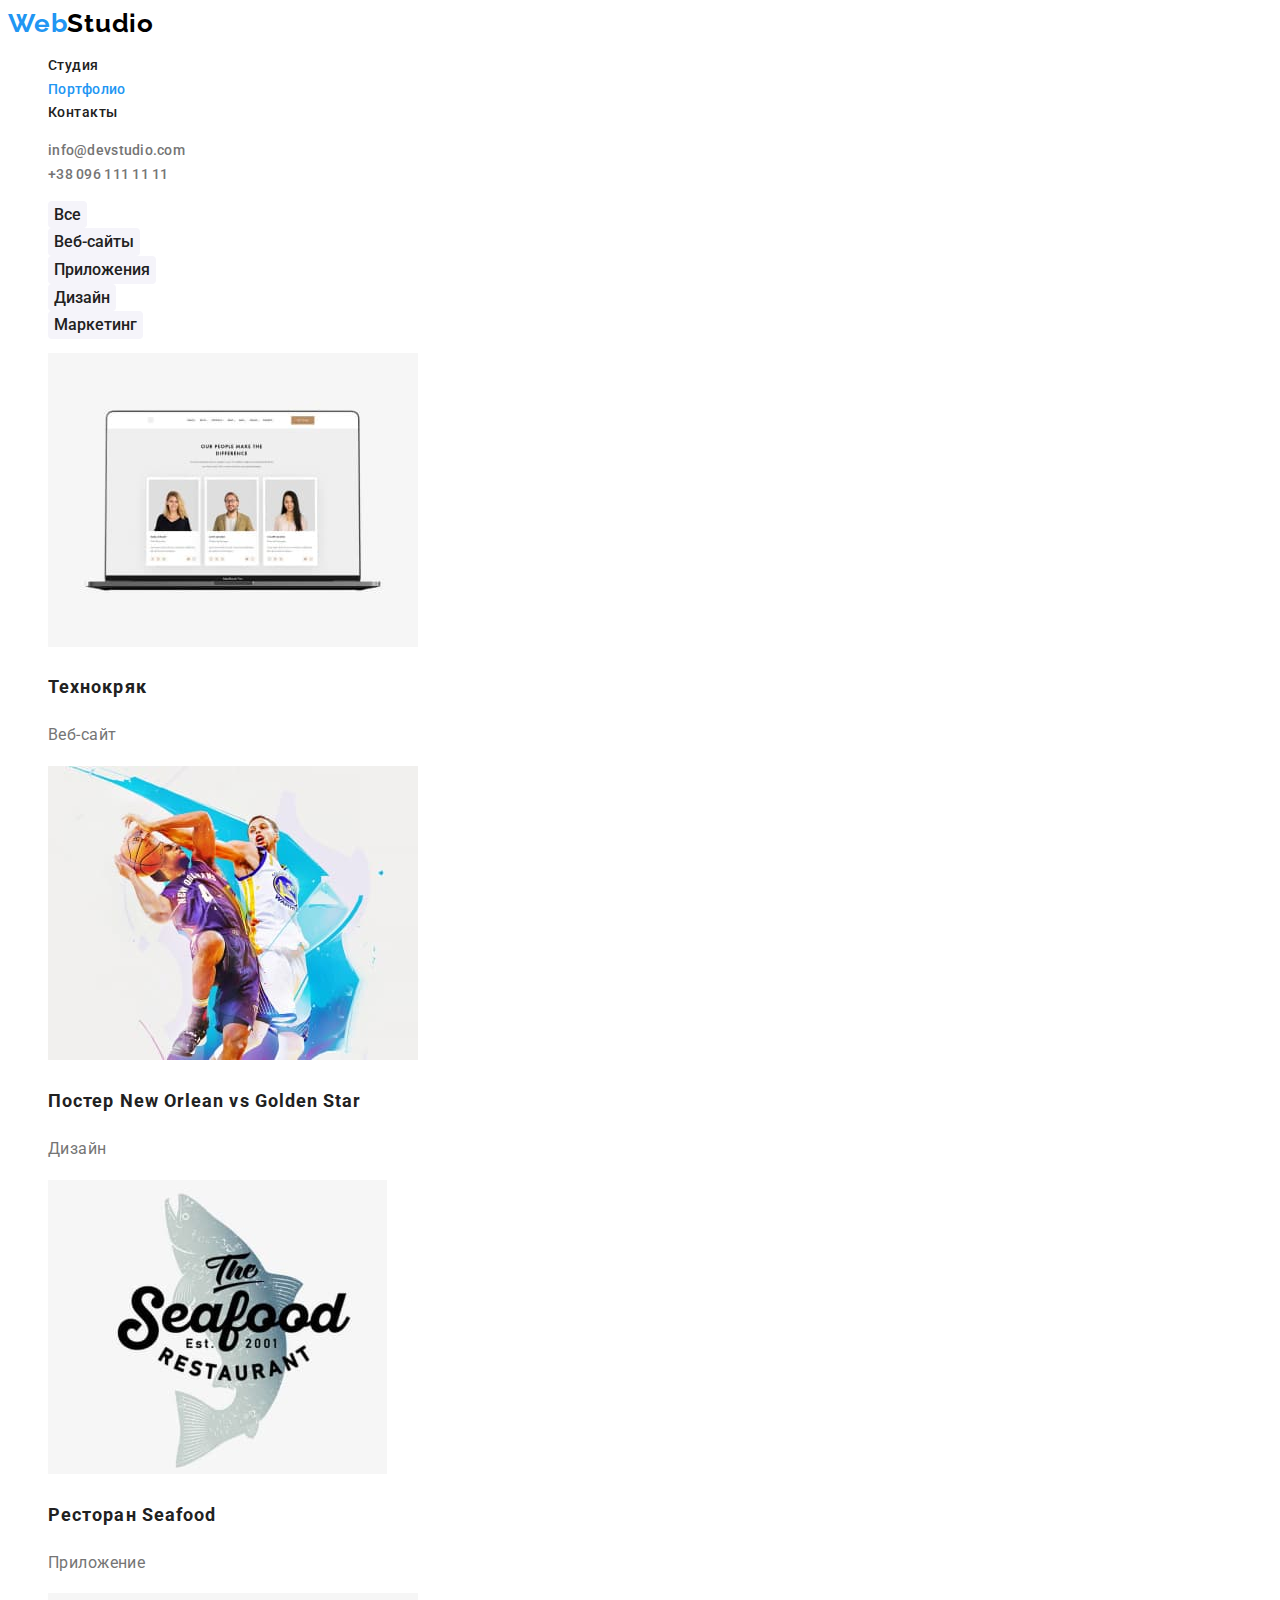
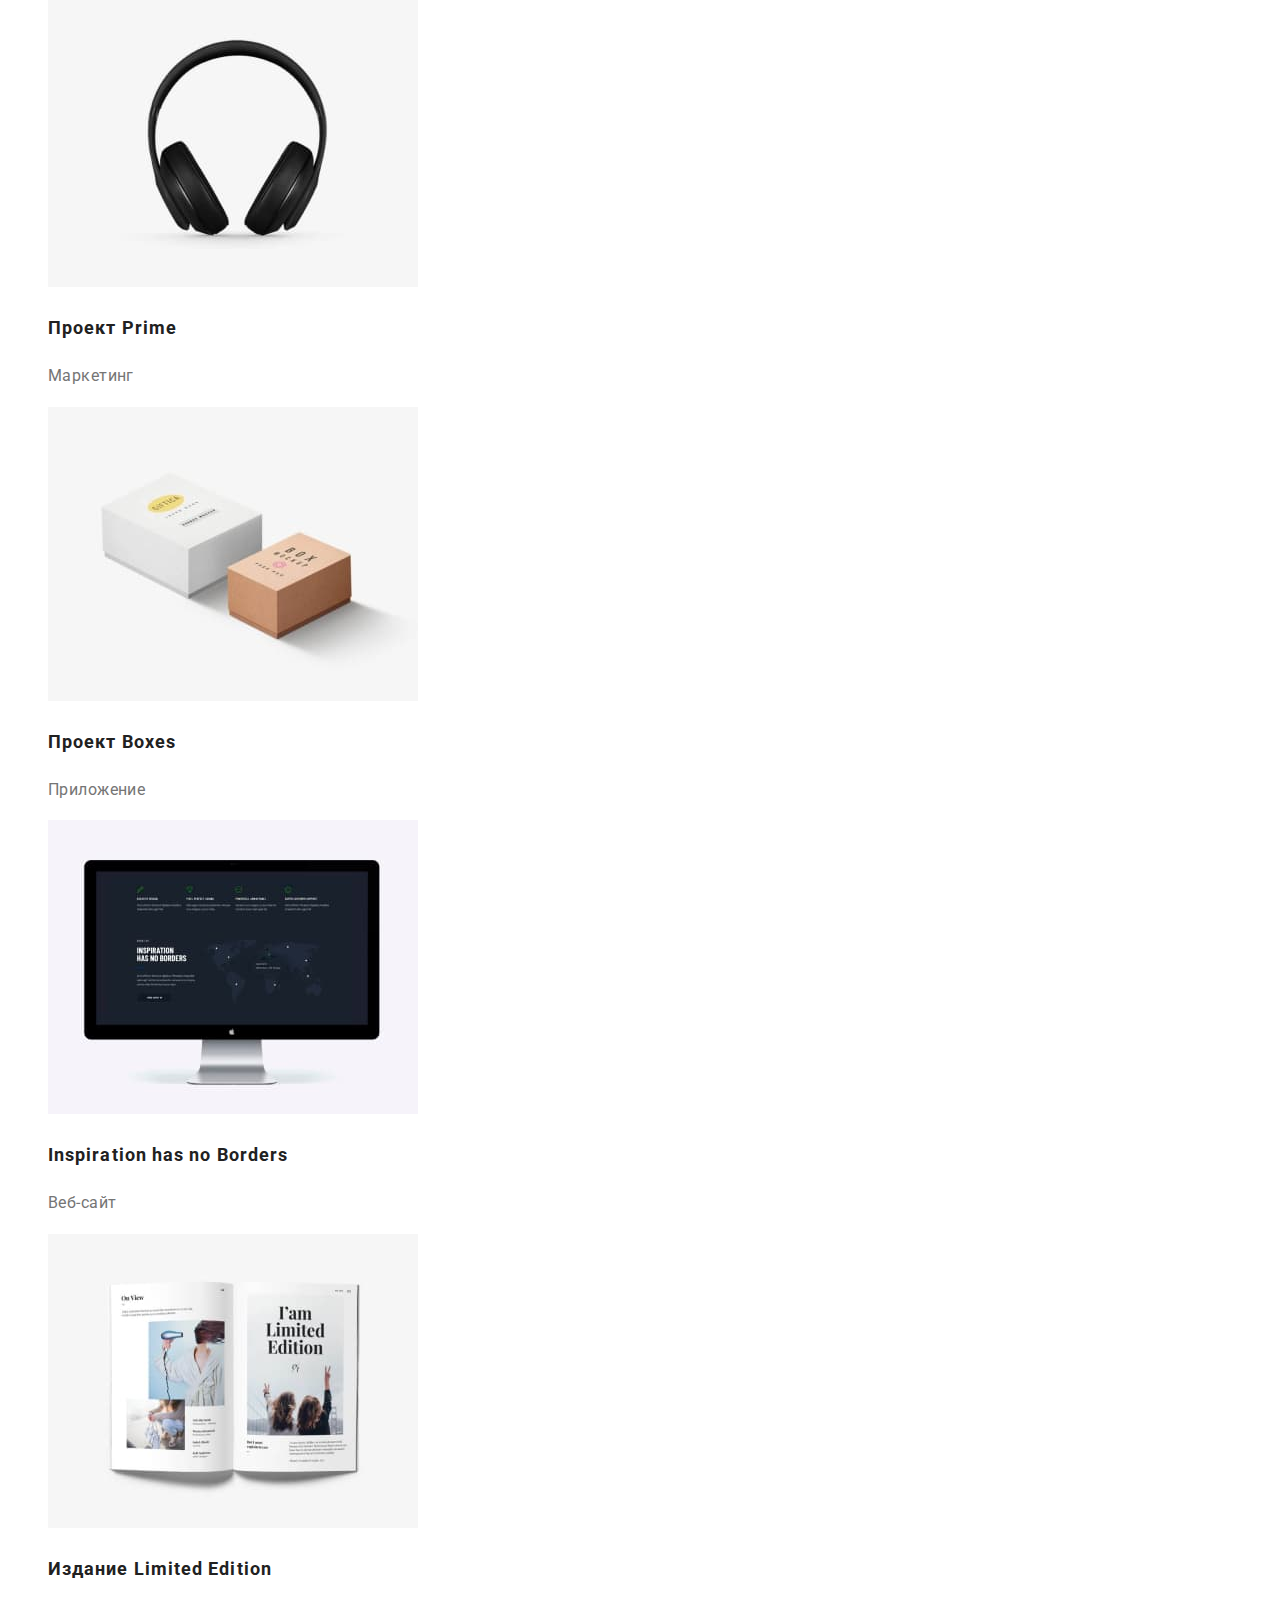
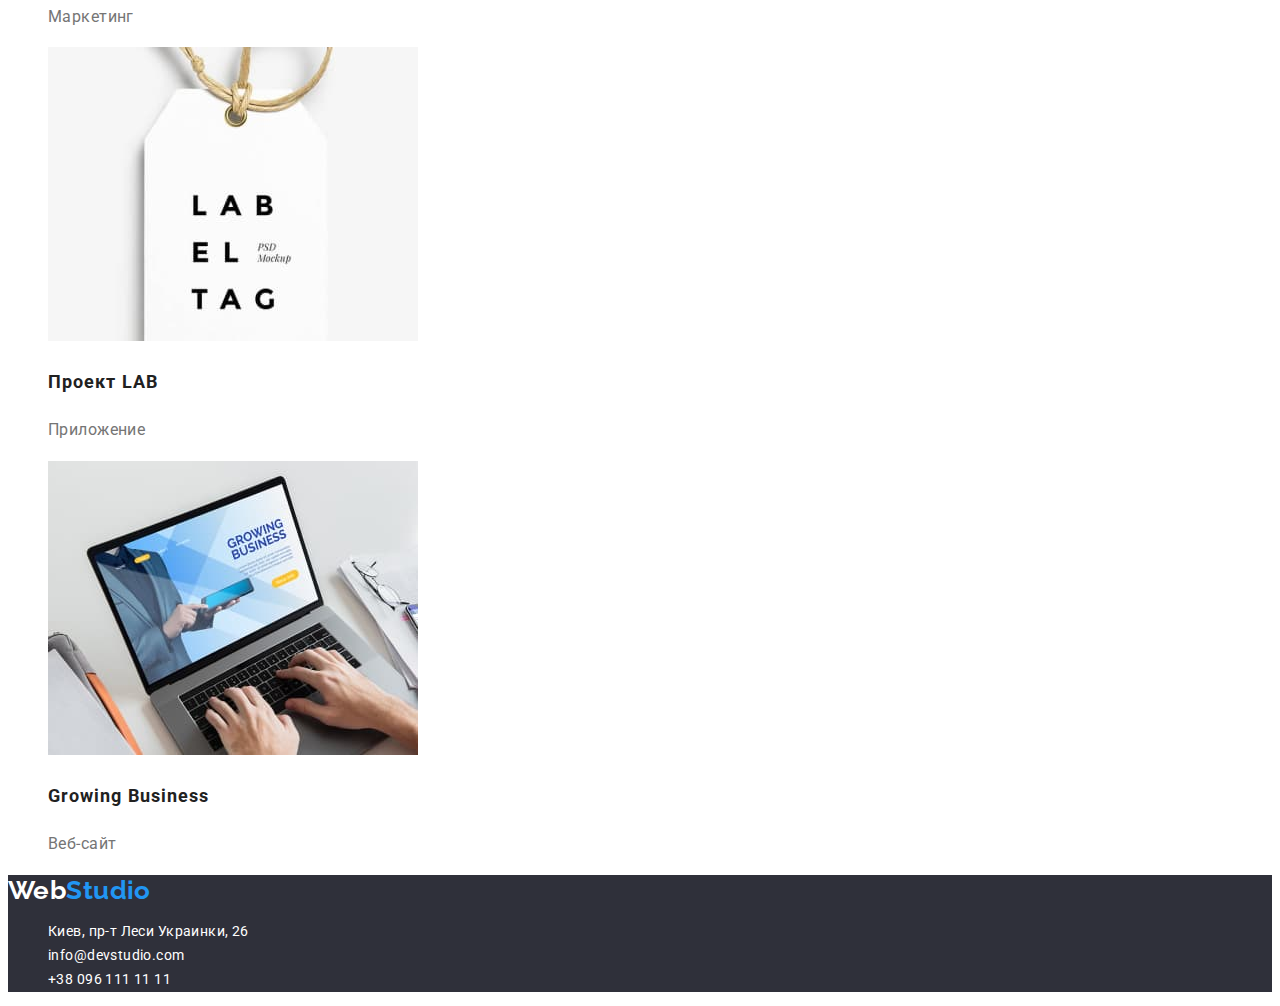
==== portfolio.html @ 56fa6d9b "клонував" ====
<!DOCTYPE html>
<html lang="en">
  <head>
    <meta charset="UTF-8" />
    <meta http-equiv="X-UA-Compatible" content="IE=edge" />
    <meta name="viewport" content="width=device-width, initial-scale=1.0" />
    <title>webstudio</title>

    <!--google fonts-->

    <link rel="preconnect" href="https://fonts.googleapis.com" />
    <link rel="preconnect" href="https://fonts.gstatic.com" crossorigin />
    <link
      href="https://fonts.googleapis.com/css2?family=Raleway:wght@700&family=Roboto:wght@400;500;700;900&display=swap"
      rel="stylesheet"
    />

    <!--CSS-->

    <link rel="stylesheet" href="./css/styles.css" />
  </head>
  <body>
    <!--header page-->

    <header class="page-header">
      <nav>
        <a href="#" class="logo-img"><span class="logo-web">Web</span>Studio</a>

        <!--navigation page-->

        <ul class="site-nav">
          <li class="site-nav-item"><a class="site-nav-link" href="./index.html">Студия</a></li>
          <li class="site-nav-item">
            <a class="site-nav-link current" href="./portfolio.html">Портфолио</a>
          </li>
          <li class="site-nav-item"><a class="site-nav-link" href="">Контакты</a></li>
        </ul>
      </nav>

      <!-- contact list -->

      <ul class="auth-nav">
        <li class="auth-nav-item">
          <a class="auth-nav-link" href="mailto:info@devstudio.com">info@devstudio.com</a>
        </li>
        <li class="auth-nav-item">
          <a class="auth-nav-link" href="tel:+380961111111">+38 096 111 11 11</a>
        </li>
      </ul>
    </header>
    <main>
      <!--section-->

      <section>
        <h1 class="visually-hidden">Заголовок которого нет</h1>

        <ul class="filter">
          <li class="filter-item"><button class="filter-button" type="button">Все</button></li>
          <li class="filter-item">
            <button class="filter-button" type="button">Веб-сайты</button>
          </li>
          <li class="filter-item">
            <button class="filter-button" type="button">Приложения</button>
          </li>
          <li class="filter-item"><button class="filter-button" type="button">Дизайн</button></li>
          <li class="filter-item">
            <button class="filter-button" type="button">Маркетинг</button>
          </li>
        </ul>

        <ul class="“gallery”">
          <li class="gallery-item">
            <a href=""
              ><img src="./images/pphoto.jpg" alt="ноутбук" />
              <h2 class="gallery-title">Технокряк</h2>
              <p class="gallery-text">Веб-сайт</p></a
            >
          </li>

          <li class="gallery-item">
            <a href=""
              ><img src="./images/pphoto1.jpg" alt="ноутбук" />
              <h2 class="gallery-title">Постер New Orlean vs Golden Star</h2>
              <p class="gallery-text">Дизайн</p></a
            >
          </li>

          <li class="gallery-item">
            <a href=""
              ><img src="./images/pphoto2.jpg" alt="ноутбук" />
              <h2 class="gallery-title">Ресторан Seafood</h2>
              <p class="gallery-text">Приложение</p></a
            >
          </li>

          <li class="gallery-item">
            <a href=""
              ><img src="./images/pphoto4.jpg" alt="ноутбук" />
              <h2 class="gallery-title">Проект Prime</h2>
              <p class="gallery-text">Маркетинг</p></a
            >
          </li>

          <li class="gallery-item">
            <a href=""
              ><img src="./images/pphoto5.jpg" alt="ноутбук" />
              <h2 class="gallery-title">Проект Boxes</h2>
              <p class="gallery-text">Приложение</p></a
            >
          </li>

          <li class="gallery-item">
            <a href=""
              ><img src="./images/pphoto6.jpg" alt="ноутбук" />
              <h2 class="gallery-title">Inspiration has no Borders</h2>
              <p class="gallery-text">Веб-сайт</p></a
            >
          </li>

          <li class="gallery-item">
            <a href=""
              ><img src="./images/pphoto7.jpg" alt="ноутбук" />
              <h2 class="gallery-title">Издание Limited Edition</h2>
              <p class="gallery-text">Маркетинг</p></a
            >
          </li>

          <li class="gallery-item">
            <a href=""
              ><img src="./images/pphoto8.jpg" alt="ноутбук" />
              <h2 class="gallery-title">Проект LAB</h2>
              <p class="gallery-text">Приложение</p></a
            >
          </li>

          <li class="gallery-item">
            <a href=""
              ><img src="./images/pphoto9.jpg" alt="ноутбук" />
              <h2 class="gallery-title">Growing Business</h2>
              <p class="gallery-text">Веб-сайт</p></a
            >
          </li>
        </ul>
      </section>
    </main>

    <!--Footer-->

    <footer class="footer">
      <a href="#" class="logo-studio"><span class="logo">Web</span>Studio</a>
      <address>
        <ul class="contacts">
          <li class="contact-item">Киев, пр-т Леси Украинки, 26</li>
          <li class="contact-item">
            <a class="contact-item link" href="mailto:info@devstudio.com">info@devstudio.com</a>
          </li>
          <li class="contact-item">
            <a class="contact-item link" href="tel:+380961111111">+38 096 111 11 11</a>
          </li>
        </ul>
      </address>
    </footer>
  </body>
</html>
---- css/styles.css ----
/* root */

:root {
  --accent-color: #2196f3;
  --primary-text-color: #757575;
  --title-text-color: #212121;
  --logo-color: #000000;
  --main-font: 'Roboto', sans-serif;
  --secondary-font: 'Raleway', sans-serif;
}

/* body */

body {
  font-family: var(--main-font);
  color: var(--primary-text-color);
  background-color: #ffffff;
  font-size: 14px;
  line-height: 1.7;
  letter-spacing: 0.03em;
}

/* logo */

.logo-img {
  color: var(--logo-color);
  font-family: var(--secondary-font);
  font-weight: 700;
  font-size: 26px;
  line-height: 1.19;
  text-decoration: none;
  letter-spacing: 0.03em;
  cursor: pointer;
}

.logo-web {
  color: var(--accent-color);
  font-family: var(--secondary-font);
  font-weight: 700;
  font-size: 26px;
  line-height: 1.19;
  letter-spacing: 0.03em;
  text-decoration: none;
}

/* navbar */

.site-nav {
  list-style: none;
}

.site-nav-link {
  color: var(--title-text-color);
  font-weight: 500;
  line-height: 1.1;
  text-decoration: none;
}

.site-nav-link:hover,
.site-nav-link:focus {
  color: var(--accent-color);
}

.site-nav-link.current {
  color: var(--accent-color);
}

/* contact list */

.auth-nav-link {
  color: var(--primary-text-color);
  font-weight: 500;
  line-height: 1.1;
  letter-spacing: 0.02em;
  text-decoration: none;
}

.auth-nav {
  list-style: none;
}

.auth-nav-link:hover,
.auth-nav-link:focus {
  color: var(--accent-color);
}

/* hero */

.hero {
  background-color: #2f303a;
}

.hero-title {
  color: #ffffff;
  font-weight: 900;
  font-size: 44px;
  line-height: 1.36;
  letter-spacing: 0.06em;
}

/* herob-btn */

.hero-btn {
  color: #ffffff;
  background-color: var(--accent-color);
  font-weight: 700;
  width: 200px;
  height: 50px;
  line-height: 1.88;
  letter-spacing: 0.06em;
  border-radius: 4px;
  cursor: pointer;
}

.hero-btn:hover,
.hero-btn:focus {
  background-color: #188ce8;
}

/* section1 */

.visually-hidden {
  position: absolute;
  clip: rect(0 0 0 0);
  width: 1px;
  height: 1px;
  margin: -1px;
}

.features-item {
  list-style: none;
}

.features-title {
  color: var(--title-text-color);
  font-size: 16px;
  line-height: 1.62;
  cursor: pointer;
}

/* section2 */

.work-title {
  font-size: 36px;
  font-weight: 700;
  line-height: 1.16;
}

.works-item {
  list-style: none;
}

/* section3 */

.team-item {
  list-style: none;
}

.team-title {
  color: var(--title-text-color);
  font-size: 16px;
  line-height: 1.19;
}

.team-text {
  color: var(--primary-text-color);
  font-size: 16px;
  line-height: 1.19;
}

/* footer */

.footer {
  background-color: #2f303a;
}

.logo {
  font-family: var(--secondary-font);
  color: #ffffff;
  font-weight: 700;
  font-size: 26px;
  line-height: 1.19;
  text-decoration: none;
  cursor: pointer;
}

.logo-studio {
  font-family: var(--secondary-font);
  color: var(--accent-color);
  font-weight: 700;
  font-size: 26px;
  line-height: 1.19;
  text-decoration: none;
  cursor: pointer;
}

.contact-item {
  color: #ffffff;
  font-style: normal;
  list-style: none;
}

.contact-item-link {
  color: rgba(255, 255, 255, 0.6);
  font-style: normal;
  text-decoration: none;
  list-style: none;
}

.contact-item .link:hover,
.contact-item .link:focus {
  color: var(--accent-color);
}

/* Portfolio */

/* buttons */

.filter-item {
  list-style-type: none;
}

.filter-button {
  color: var(--title-text-color);
  background-color: #f5f4fa;
  font-family: var(--main-font);
  font-weight: 500;
  font-size: 16px;
  line-height: 1.6;
  border-radius: 4px;
  border: none;
}

.filter-button:hover,
.filter-button:focus {
  color: #ffffff;
  background-color: var(--accent-color);
}

/* section */

.gallery-item {
  list-style: none;
}

.gallery-title {
  color: var(--title-text-color);
  font-style: normal;
  font-weight: 700;
  font-size: 18px;
  line-height: 2;
  letter-spacing: 0.06em;
}

.gallery-text {
  color: var(--primary-text-color);
  font-size: 16px;
  line-height: 1.8;
}

a {
  text-decoration: none;
}
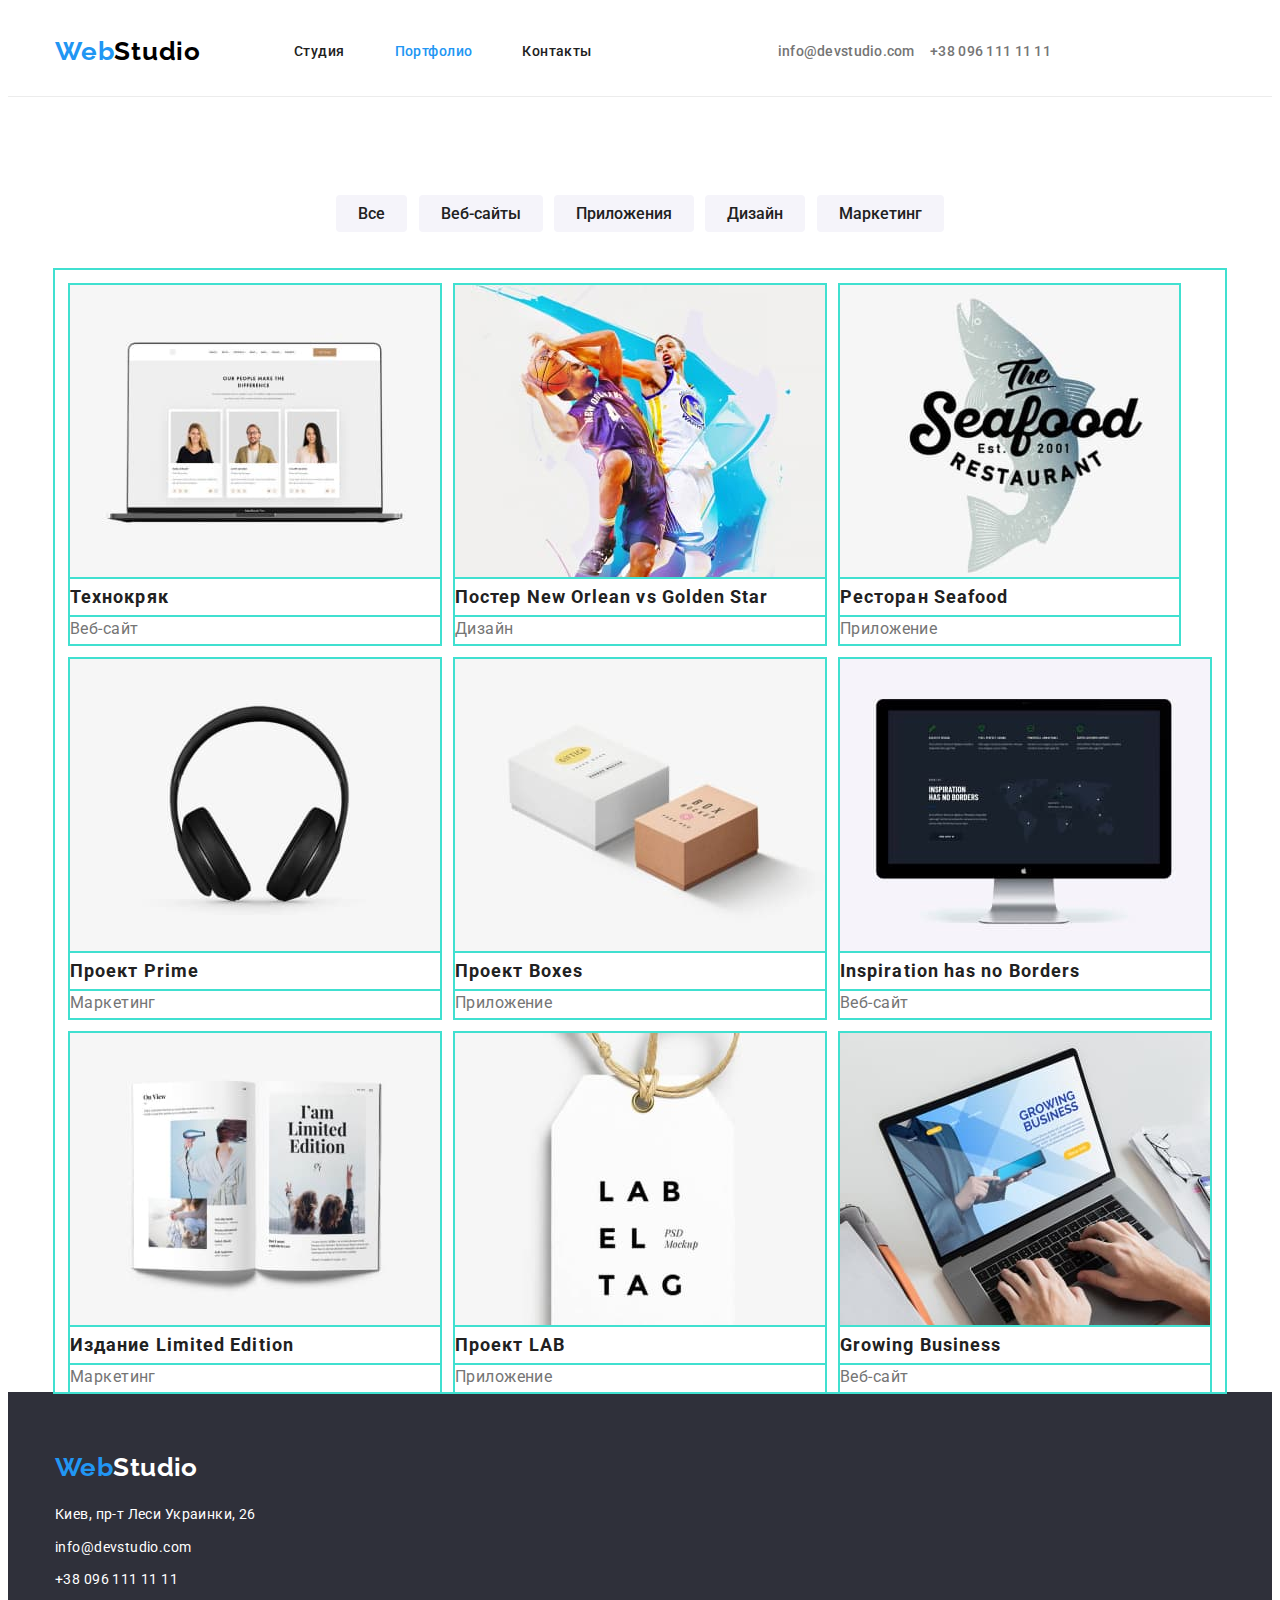
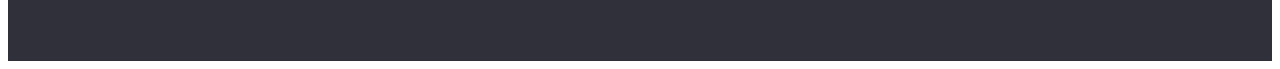
==== commit 39ca4e5f: "флекс" ====
--- a/portfolio.html
+++ b/portfolio.html
@@ -15,6 +15,15 @@
       rel="stylesheet"
     />
 
+    <!-- normalize -->
+
+    <link
+      rel="stylesheet"
+      href="https://cdnjs.cloudflare.com/ajax/libs/modern-normalize/1.0.0/modern-normalize.min.css"
+      integrity="sha512-ISS7cAi1PEhQ8jnbJpJZMd29NlhNj4AWYyLOSp2CE/CsHxTCu+r+t0D2yoJudVrd0/8fTVPUVDzY5Tvli75u/g=="
+      crossorigin="anonymous"
+    />
+
     <!--CSS-->
 
     <link rel="stylesheet" href="./css/styles.css" />
@@ -23,142 +32,147 @@
     <!--header page-->
 
     <header class="page-header">
-      <nav>
-        <a href="#" class="logo-img"><span class="logo-web">Web</span>Studio</a>
-
-        <!--navigation page-->
+      <nav class="container main-nav">
+        <a href="#" class="logo-img" lang="en"><span class="logo-web" lang="en">Web</span>Studio</a>
 
         <ul class="site-nav">
-          <li class="site-nav-item"><a class="site-nav-link" href="./index.html">Студия</a></li>
+          <li class="site-nav-item">
+            <a class="site-nav-link" href="./index.html">Студия</a>
+          </li>
           <li class="site-nav-item">
             <a class="site-nav-link current" href="./portfolio.html">Портфолио</a>
           </li>
-          <li class="site-nav-item"><a class="site-nav-link" href="">Контакты</a></li>
+          <li class="site-nav-item">
+            <a class="site-nav-link" href="">Контакты</a>
+          </li>
+        </ul>
+
+        <ul class="auth-nav">
+          <li class="auth-nav-item">
+            <a class="auth-nav-link" href="mailto:info@devstudio.com">info@devstudio.com</a>
+          </li>
+          <li class="auth-nav-item">
+            <a class="auth-nav-link" href="tel:+380961111111">+38 096 111 11 11</a>
+          </li>
         </ul>
       </nav>
-
-      <!-- contact list -->
-
-      <ul class="auth-nav">
-        <li class="auth-nav-item">
-          <a class="auth-nav-link" href="mailto:info@devstudio.com">info@devstudio.com</a>
-        </li>
-        <li class="auth-nav-item">
-          <a class="auth-nav-link" href="tel:+380961111111">+38 096 111 11 11</a>
-        </li>
-      </ul>
     </header>
     <main>
       <!--section-->
 
       <section>
         <h1 class="visually-hidden">Заголовок которого нет</h1>
+        <div class="container">
+          <ul class="filter">
+            <li class="filter-item"><button class="filter-button" type="button">Все</button></li>
+            <li class="filter-item">
+              <button class="filter-button" type="button">Веб-сайты</button>
+            </li>
+            <li class="filter-item">
+              <button class="filter-button" type="button">Приложения</button>
+            </li>
+            <li class="filter-item"><button class="filter-button" type="button">Дизайн</button></li>
+            <li class="filter-item">
+              <button class="filter-button" type="button">Маркетинг</button>
+            </li>
+          </ul>
+        </div>
 
-        <ul class="filter">
-          <li class="filter-item"><button class="filter-button" type="button">Все</button></li>
-          <li class="filter-item">
-            <button class="filter-button" type="button">Веб-сайты</button>
-          </li>
-          <li class="filter-item">
-            <button class="filter-button" type="button">Приложения</button>
-          </li>
-          <li class="filter-item"><button class="filter-button" type="button">Дизайн</button></li>
-          <li class="filter-item">
-            <button class="filter-button" type="button">Маркетинг</button>
-          </li>
-        </ul>
+        <div class="container">
+          <ul class="gallery">
+            <li class="gallery-item">
+              <a href="#"
+                ><img src="./images/pphoto.jpg" alt="ноутбук" />
+                <h2 class="gallery-title">Технокряк</h2>
+                <p class="gallery-text">Веб-сайт</p></a
+              >
+            </li>
 
-        <ul class="“gallery”">
-          <li class="gallery-item">
-            <a href=""
-              ><img src="./images/pphoto.jpg" alt="ноутбук" />
-              <h2 class="gallery-title">Технокряк</h2>
-              <p class="gallery-text">Веб-сайт</p></a
-            >
-          </li>
+            <li class="gallery-item">
+              <a href=""
+                ><img src="./images/pphoto1.jpg" alt="ноутбук" />
+                <h2 class="gallery-title">Постер New Orlean vs Golden Star</h2>
+                <p class="gallery-text">Дизайн</p></a
+              >
+            </li>
 
-          <li class="gallery-item">
-            <a href=""
-              ><img src="./images/pphoto1.jpg" alt="ноутбук" />
-              <h2 class="gallery-title">Постер New Orlean vs Golden Star</h2>
-              <p class="gallery-text">Дизайн</p></a
-            >
-          </li>
+            <li class="gallery-item">
+              <a href=""
+                ><img src="./images/pphoto2.jpg" alt="ноутбук" />
+                <h2 class="gallery-title">Ресторан Seafood</h2>
+                <p class="gallery-text">Приложение</p></a
+              >
+            </li>
 
-          <li class="gallery-item">
-            <a href=""
-              ><img src="./images/pphoto2.jpg" alt="ноутбук" />
-              <h2 class="gallery-title">Ресторан Seafood</h2>
-              <p class="gallery-text">Приложение</p></a
-            >
-          </li>
+            <li class="gallery-item">
+              <a href=""
+                ><img src="./images/pphoto4.jpg" alt="ноутбук" />
+                <h2 class="gallery-title">Проект Prime</h2>
+                <p class="gallery-text">Маркетинг</p></a
+              >
+            </li>
 
-          <li class="gallery-item">
-            <a href=""
-              ><img src="./images/pphoto4.jpg" alt="ноутбук" />
-              <h2 class="gallery-title">Проект Prime</h2>
-              <p class="gallery-text">Маркетинг</p></a
-            >
-          </li>
+            <li class="gallery-item">
+              <a href=""
+                ><img src="./images/pphoto5.jpg" alt="ноутбук" />
+                <h2 class="gallery-title">Проект Boxes</h2>
+                <p class="gallery-text">Приложение</p></a
+              >
+            </li>
 
-          <li class="gallery-item">
-            <a href=""
-              ><img src="./images/pphoto5.jpg" alt="ноутбук" />
-              <h2 class="gallery-title">Проект Boxes</h2>
-              <p class="gallery-text">Приложение</p></a
-            >
-          </li>
+            <li class="gallery-item">
+              <a href=""
+                ><img src="./images/pphoto6.jpg" alt="ноутбук" />
+                <h2 class="gallery-title">Inspiration has no Borders</h2>
+                <p class="gallery-text">Веб-сайт</p></a
+              >
+            </li>
 
-          <li class="gallery-item">
-            <a href=""
-              ><img src="./images/pphoto6.jpg" alt="ноутбук" />
-              <h2 class="gallery-title">Inspiration has no Borders</h2>
-              <p class="gallery-text">Веб-сайт</p></a
-            >
-          </li>
+            <li class="gallery-item">
+              <a href=""
+                ><img src="./images/pphoto7.jpg" alt="ноутбук" />
+                <h2 class="gallery-title">Издание Limited Edition</h2>
+                <p class="gallery-text">Маркетинг</p></a
+              >
+            </li>
 
-          <li class="gallery-item">
-            <a href=""
-              ><img src="./images/pphoto7.jpg" alt="ноутбук" />
-              <h2 class="gallery-title">Издание Limited Edition</h2>
-              <p class="gallery-text">Маркетинг</p></a
-            >
-          </li>
+            <li class="gallery-item">
+              <a href=""
+                ><img src="./images/pphoto8.jpg" alt="ноутбук" />
+                <h2 class="gallery-title">Проект LAB</h2>
+                <p class="gallery-text">Приложение</p></a
+              >
+            </li>
 
-          <li class="gallery-item">
-            <a href=""
-              ><img src="./images/pphoto8.jpg" alt="ноутбук" />
-              <h2 class="gallery-title">Проект LAB</h2>
-              <p class="gallery-text">Приложение</p></a
-            >
-          </li>
-
-          <li class="gallery-item">
-            <a href=""
-              ><img src="./images/pphoto9.jpg" alt="ноутбук" />
-              <h2 class="gallery-title">Growing Business</h2>
-              <p class="gallery-text">Веб-сайт</p></a
-            >
-          </li>
-        </ul>
+            <li class="gallery-item">
+              <a href=""
+                ><img src="./images/pphoto9.jpg" alt="ноутбук" />
+                <h2 class="gallery-title">Growing Business</h2>
+                <p class="gallery-text">Веб-сайт</p></a
+              >
+            </li>
+          </ul>
+        </div>
       </section>
     </main>
 
     <!--Footer-->
 
     <footer class="footer">
-      <a href="#" class="logo-studio"><span class="logo">Web</span>Studio</a>
-      <address>
-        <ul class="contacts">
-          <li class="contact-item">Киев, пр-т Леси Украинки, 26</li>
-          <li class="contact-item">
-            <a class="contact-item link" href="mailto:info@devstudio.com">info@devstudio.com</a>
-          </li>
-          <li class="contact-item">
-            <a class="contact-item link" href="tel:+380961111111">+38 096 111 11 11</a>
-          </li>
-        </ul>
-      </address>
+      <div class="container">
+        <a href="#" class="logo-studio" lang="en">Web<span class="logo" lang="en">Studio</span></a>
+        <address>
+          <ul class="contacts">
+            <li class="contact-item">Киев, пр-т Леси Украинки, 26</li>
+            <li class="contact-item">
+              <a class="contact-item link" href="mailto:info@devstudio.com">info@devstudio.com</a>
+            </li>
+            <li class="contact-item">
+              <a class="contact-item link" href="tel:+380961111111">+38 096 111 11 11</a>
+            </li>
+          </ul>
+        </address>
+      </div>
     </footer>
   </body>
 </html>
--- a/css/styles.css
+++ b/css/styles.css
@@ -1,12 +1,44 @@
+html {
+  box-sizing: border-box;
+}
+
+*,
+*::before,
+*::after {
+  box-sizing: inherit;
+}
+
+h1,
+h2,
+h3,
+h4,
+h5,
+h6,
+ul,
+li,
+p {
+  margin-top: 0;
+  margin-bottom: 0;
+}
+
+img {
+  display: block;
+  max-width: 100%;
+  height: auto;
+}
+
 /* root */
 
 :root {
   --accent-color: #2196f3;
   --primary-text-color: #757575;
+  --bg-color: #f5f4fa;
   --title-text-color: #212121;
   --logo-color: #000000;
   --main-font: 'Roboto', sans-serif;
   --secondary-font: 'Raleway', sans-serif;
+  --card-shadow: 0px 1px 3px rgba(0, 0, 0, 0.12), 0px 1px 1px rgba(0, 0, 0, 0.14),
+    0px 2px 1px rgba(0, 0, 0, 0.2);
 }
 
 /* body */
@@ -22,6 +54,10 @@
 
 /* logo */
 
+.page-header {
+  border-bottom: 1px solid #ececec;
+}
+
 .logo-img {
   color: var(--logo-color);
   font-family: var(--secondary-font);
@@ -31,6 +67,7 @@
   text-decoration: none;
   letter-spacing: 0.03em;
   cursor: pointer;
+  margin-right: 93px;
 }
 
 .logo-web {
@@ -43,10 +80,35 @@
   text-decoration: none;
 }
 
+/* main-nav */
+
+.main-nav {
+  display: flex;
+  align-items: center;
+}
+
+.container {
+  margin-left: auto;
+  margin-right: auto;
+  padding-left: 15px;
+  padding-right: 15px;
+  width: 1200px;
+}
+
 /* navbar */
 
 .site-nav {
-  list-style: none;
+  padding-left: 0;
+  display: flex;
+  list-style: none;
+}
+
+.site-nav-item {
+  margin-right: 50px;
+}
+
+.site-nav-item:last-child {
+  margin-right: 0;
 }
 
 .site-nav-link {
@@ -54,6 +116,9 @@
   font-weight: 500;
   line-height: 1.1;
   text-decoration: none;
+  margin-top: 32px;
+  margin-bottom: 32px;
+  display: block;
 }
 
 .site-nav-link:hover,
@@ -76,7 +141,16 @@
 }
 
 .auth-nav {
-  list-style: none;
+  padding-left: 0;
+  margin: auto;
+  margin-top: 32px;
+  margin-bottom: 32px;
+  list-style: none;
+}
+
+.auth-nav-item {
+  display: inline-block;
+  margin-left: 12px;
 }
 
 .auth-nav-link:hover,
@@ -88,6 +162,10 @@
 
 .hero {
   background-color: #2f303a;
+  text-align: center;
+  margin-bottom: 94px;
+  padding-top: 200px;
+  padding-bottom: 200px;
 }
 
 .hero-title {
@@ -96,6 +174,7 @@
   font-size: 44px;
   line-height: 1.36;
   letter-spacing: 0.06em;
+  margin-bottom: 30px;
 }
 
 /* herob-btn */
@@ -127,6 +206,20 @@
   margin: -1px;
 }
 
+.features {
+  display: flex;
+  margin-left: -15px;
+  margin-right: -15px;
+  margin-bottom: 94px;
+  padding-left: 0;
+}
+
+.features > .features-item {
+  margin-left: 15px;
+  margin-right: 15px;
+  flex-basis: calc(100% / 4 - 30px);
+}
+
 .features-item {
   list-style: none;
 }
@@ -134,43 +227,74 @@
 .features-title {
   color: var(--title-text-color);
   font-size: 16px;
-  line-height: 1.62;
+  line-height: 1.2;
   cursor: pointer;
+  margin-bottom: 10px;
 }
 
 /* section2 */
 
 .work-title {
+  color: var(--title-text-color);
   font-size: 36px;
   font-weight: 700;
   line-height: 1.16;
+  text-align: center;
+  margin-bottom: 94px;
+}
+
+.works {
+  display: flex;
+  padding-left: 0;
 }
 
 .works-item {
   list-style: none;
-}
-
-/* section3 */
+  margin: 50px 15px 94px 15px;
+}
+
+.team {
+  display: flex;
+  margin-left: -15px;
+  margin-right: -15px;
+  padding-left: 0;
+}
+
+.team:nth-child(2n) {
+  background-color: var(--bg-color);
+}
 
 .team-item {
   list-style: none;
 }
 
+.card {
+  margin: 50px 15px 94px 15px;
+  box-shadow: var(--card-shadow);
+}
+
 .team-title {
   color: var(--title-text-color);
   font-size: 16px;
   line-height: 1.19;
+  margin-top: 30px;
+  text-align: center;
 }
 
 .team-text {
   color: var(--primary-text-color);
   font-size: 16px;
   line-height: 1.19;
+  margin-top: 10px;
+  text-align: center;
+  padding-bottom: 30px;
 }
 
 /* footer */
 
 .footer {
+  padding-top: 60px;
+  padding-bottom: 60px;
   background-color: #2f303a;
 }
 
@@ -182,6 +306,8 @@
   line-height: 1.19;
   text-decoration: none;
   cursor: pointer;
+  display: inline-block;
+  margin-bottom: 20px;
 }
 
 .logo-studio {
@@ -192,12 +318,17 @@
   line-height: 1.19;
   text-decoration: none;
   cursor: pointer;
+}
+
+.contacts {
+  padding: 0;
 }
 
 .contact-item {
   color: #ffffff;
   font-style: normal;
   list-style: none;
+  margin-bottom: 9px;
 }
 
 .contact-item-link {
@@ -205,6 +336,7 @@
   font-style: normal;
   text-decoration: none;
   list-style: none;
+  margin-bottom: 9px;
 }
 
 .contact-item .link:hover,
@@ -214,10 +346,18 @@
 
 /* Portfolio */
 
-/* buttons */
+/* filter */
+
+.filter {
+  text-align: center;
+  padding-left: 0;
+}
 
 .filter-item {
+  display: flex;
+  display: inline-block;
   list-style-type: none;
+  margin-top: 94px;
 }
 
 .filter-button {
@@ -229,6 +369,8 @@
   line-height: 1.6;
   border-radius: 4px;
   border: none;
+  padding: 6px 22px 6px 22px;
+  margin: 4px;
 }
 
 .filter-button:hover,
@@ -237,10 +379,31 @@
   background-color: var(--accent-color);
 }
 
-/* section */
+/* galery */
+
+.card-set {
+}
+
+.gallery {
+  padding: 0;
+  margin: 0;
+  margin-top: 34px;
+  list-style: none;
+  display: flex;
+  flex-wrap: wrap;
+  outline: 2px solid turquoise;
+}
 
 .gallery-item {
-  list-style: none;
+  margin-top: -30px;
+  margin-left: -30px;
+  list-style: none;
+  outline: 2px solid turquoise;
+}
+
+.gallery > .gallery-item {
+  margin-top: 15px;
+  margin-left: 15px;
 }
 
 .gallery-title {
@@ -250,6 +413,7 @@
   font-size: 18px;
   line-height: 2;
   letter-spacing: 0.06em;
+  outline: 2px solid turquoise;
 }
 
 .gallery-text {
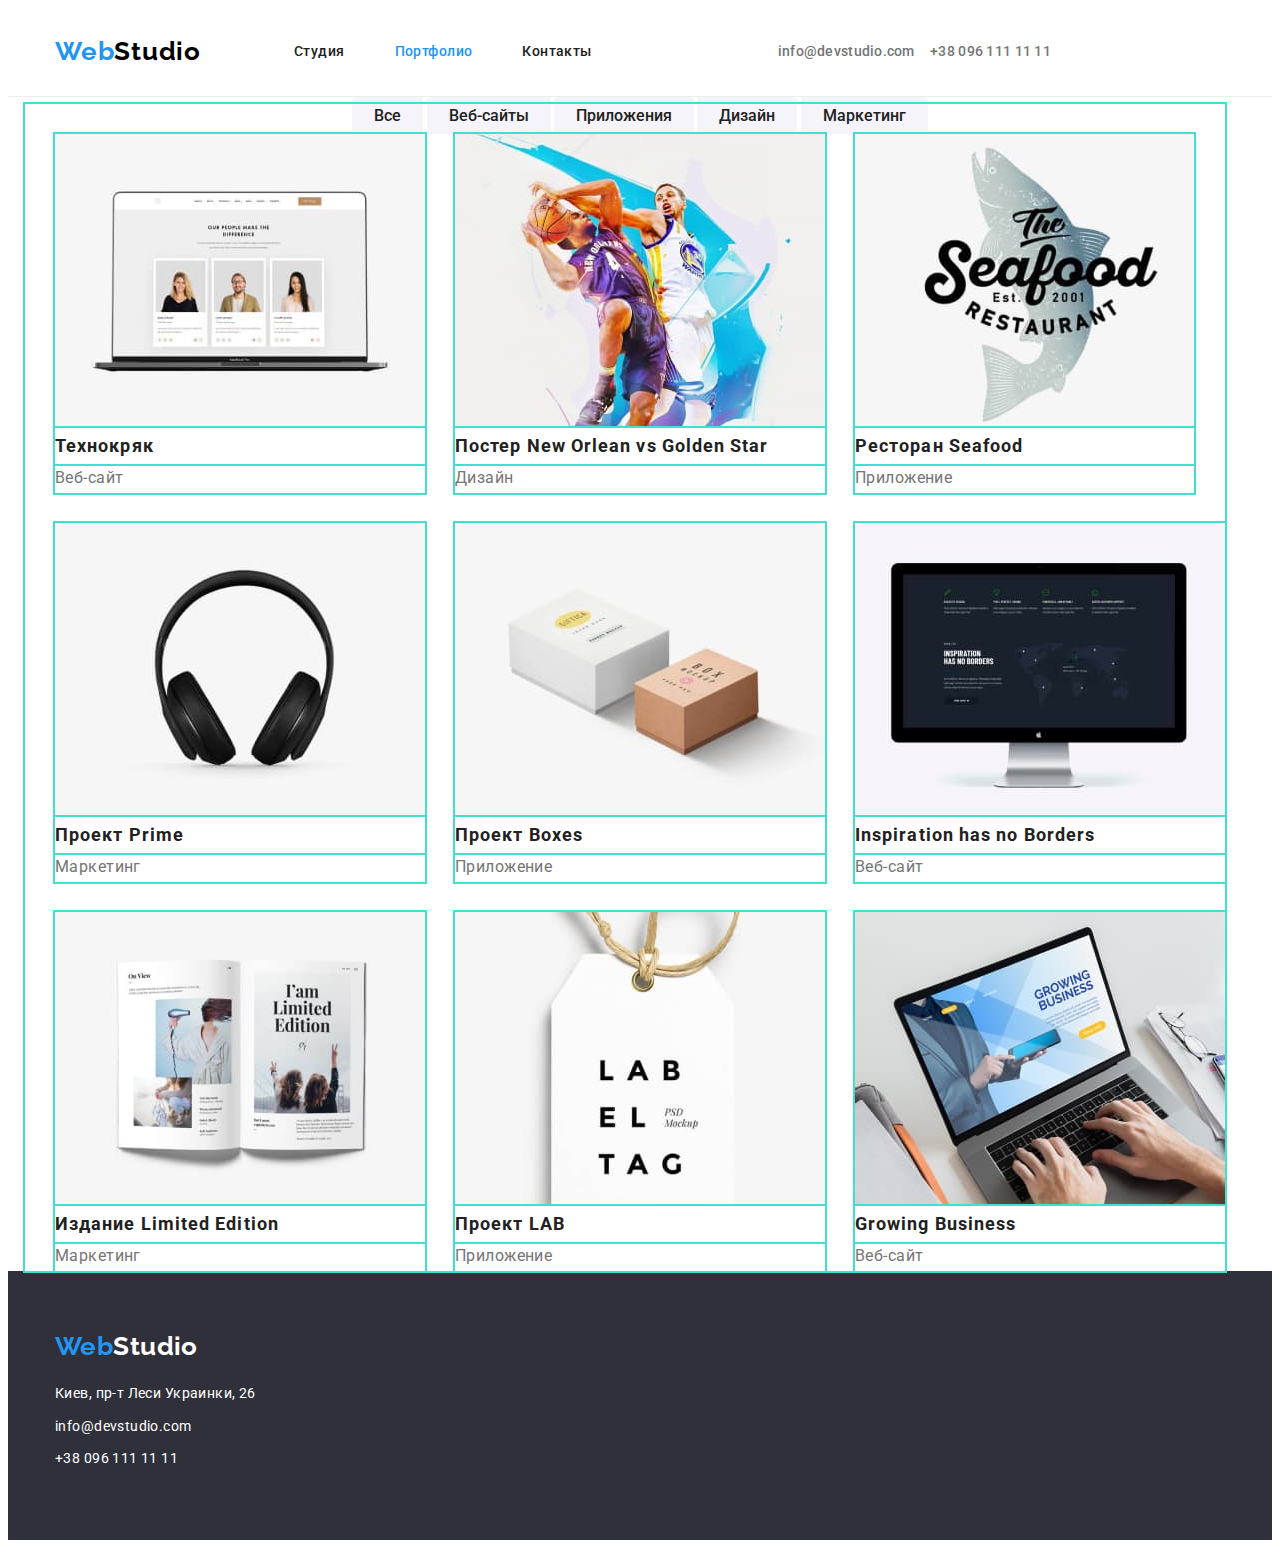
==== commit b3172aef: "вніс поправки" ====
--- a/portfolio.html
+++ b/portfolio.html
@@ -76,9 +76,7 @@
               <button class="filter-button" type="button">Маркетинг</button>
             </li>
           </ul>
-        </div>
 
-        <div class="container">
           <ul class="gallery">
             <li class="gallery-item">
               <a href="#"
--- a/css/styles.css
+++ b/css/styles.css
@@ -47,6 +47,7 @@
   font-family: var(--main-font);
   color: var(--primary-text-color);
   background-color: #ffffff;
+  background-size: 100%;
   font-size: 14px;
   line-height: 1.7;
   letter-spacing: 0.03em;
@@ -93,6 +94,7 @@
   padding-left: 15px;
   padding-right: 15px;
   width: 1200px;
+  background-size: 100%;
 }
 
 /* navbar */
@@ -210,7 +212,6 @@
   display: flex;
   margin-left: -15px;
   margin-right: -15px;
-  margin-bottom: 94px;
   padding-left: 0;
 }
 
@@ -234,13 +235,19 @@
 
 /* section2 */
 
+.section:nth-child(2n) {
+  background-color: var(--bg-color);
+}
+
 .work-title {
   color: var(--title-text-color);
+
   font-size: 36px;
   font-weight: 700;
   line-height: 1.16;
   text-align: center;
-  margin-bottom: 94px;
+  margin-bottom: 50px;
+  padding-top: 94px;
 }
 
 .works {
@@ -258,10 +265,6 @@
   margin-left: -15px;
   margin-right: -15px;
   padding-left: 0;
-}
-
-.team:nth-child(2n) {
-  background-color: var(--bg-color);
 }
 
 .team-item {
@@ -357,7 +360,6 @@
   display: flex;
   display: inline-block;
   list-style-type: none;
-  margin-top: 94px;
 }
 
 .filter-button {
@@ -370,7 +372,6 @@
   border-radius: 4px;
   border: none;
   padding: 6px 22px 6px 22px;
-  margin: 4px;
 }
 
 .filter-button:hover,
@@ -387,7 +388,8 @@
 .gallery {
   padding: 0;
   margin: 0;
-  margin-top: 34px;
+  margin-top: -30px;
+  margin-left: -30px;
   list-style: none;
   display: flex;
   flex-wrap: wrap;
@@ -395,15 +397,14 @@
 }
 
 .gallery-item {
-  margin-top: -30px;
-  margin-left: -30px;
   list-style: none;
   outline: 2px solid turquoise;
 }
 
 .gallery > .gallery-item {
-  margin-top: 15px;
-  margin-left: 15px;
+  flex-basis: calc(100% / 3 -30px);
+  margin-top: 30px;
+  margin-left: 30px;
 }
 
 .gallery-title {
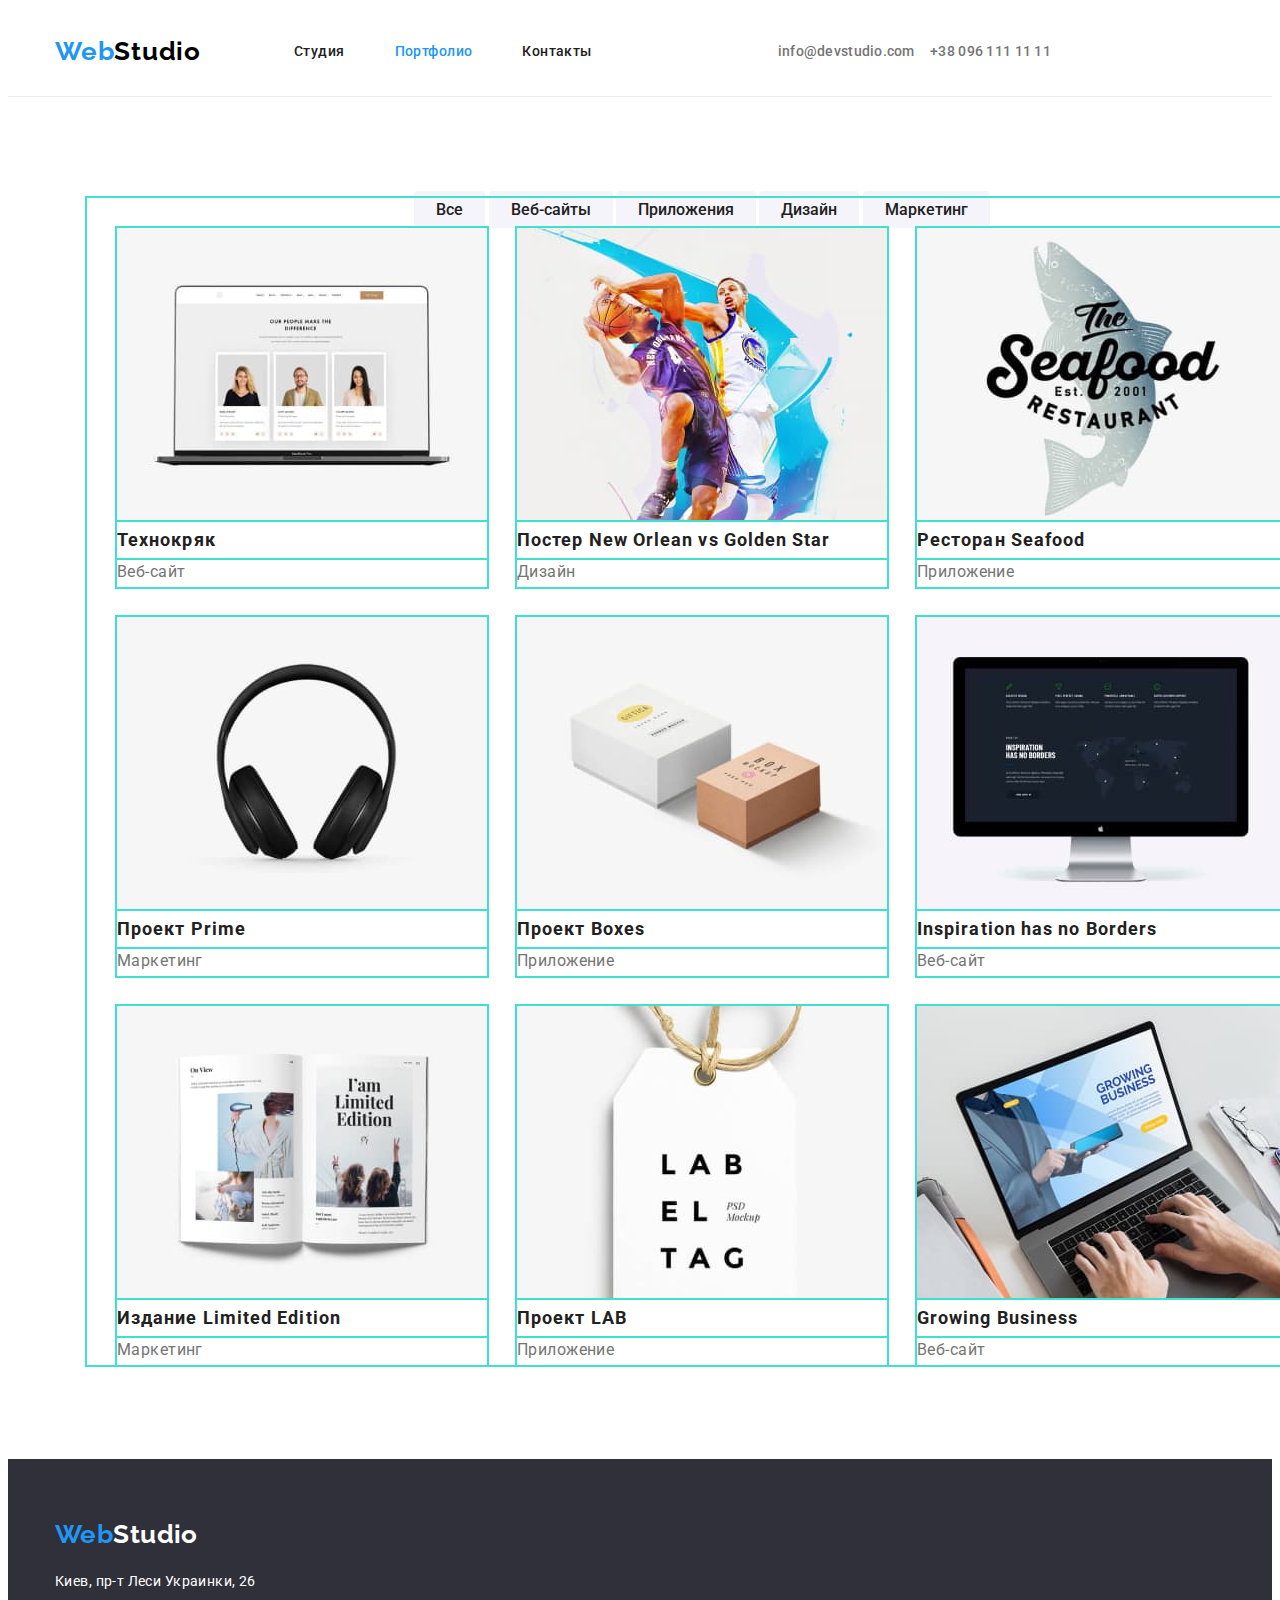
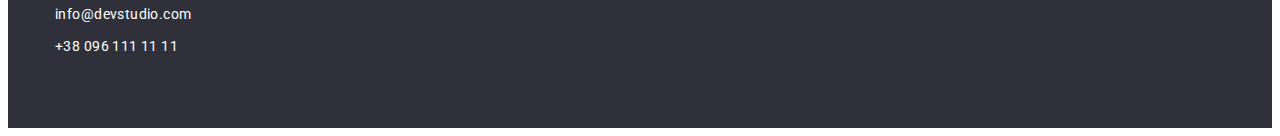
==== commit baa0856a: "заміна фото" ====
--- a/portfolio.html
+++ b/portfolio.html
@@ -60,7 +60,7 @@
     <main>
       <!--section-->
 
-      <section>
+      <section class="section">
         <h1 class="visually-hidden">Заголовок которого нет</h1>
         <div class="container">
           <ul class="filter">
--- a/css/styles.css
+++ b/css/styles.css
@@ -47,7 +47,6 @@
   font-family: var(--main-font);
   color: var(--primary-text-color);
   background-color: #ffffff;
-  background-size: 100%;
   font-size: 14px;
   line-height: 1.7;
   letter-spacing: 0.03em;
@@ -94,7 +93,6 @@
   padding-left: 15px;
   padding-right: 15px;
   width: 1200px;
-  background-size: 100%;
 }
 
 /* navbar */
@@ -164,6 +162,7 @@
 
 .hero {
   background-color: #2f303a;
+
   text-align: center;
   margin-bottom: 94px;
   padding-top: 200px;
@@ -236,7 +235,12 @@
 /* section2 */
 
 .section:nth-child(2n) {
-  background-color: var(--bg-color);
+  padding-bottom: 50px;
+  background: var(--bg-color);
+}
+
+.section {
+  margin: 94px;
 }
 
 .work-title {
@@ -246,18 +250,18 @@
   font-weight: 700;
   line-height: 1.16;
   text-align: center;
-  margin-bottom: 50px;
   padding-top: 94px;
+  padding-bottom: 50px;
 }
 
 .works {
   display: flex;
   padding-left: 0;
+  justify-content: space-between;
 }
 
 .works-item {
   list-style: none;
-  margin: 50px 15px 94px 15px;
 }
 
 .team {
@@ -272,7 +276,8 @@
 }
 
 .card {
-  margin: 50px 15px 94px 15px;
+  margin-right: 15px;
+  margin-left: 15px;
   box-shadow: var(--card-shadow);
 }
 
@@ -382,9 +387,6 @@
 
 /* galery */
 
-.card-set {
-}
-
 .gallery {
   padding: 0;
   margin: 0;
@@ -393,6 +395,7 @@
   list-style: none;
   display: flex;
   flex-wrap: wrap;
+  justify-content: space-between;
   outline: 2px solid turquoise;
 }
 
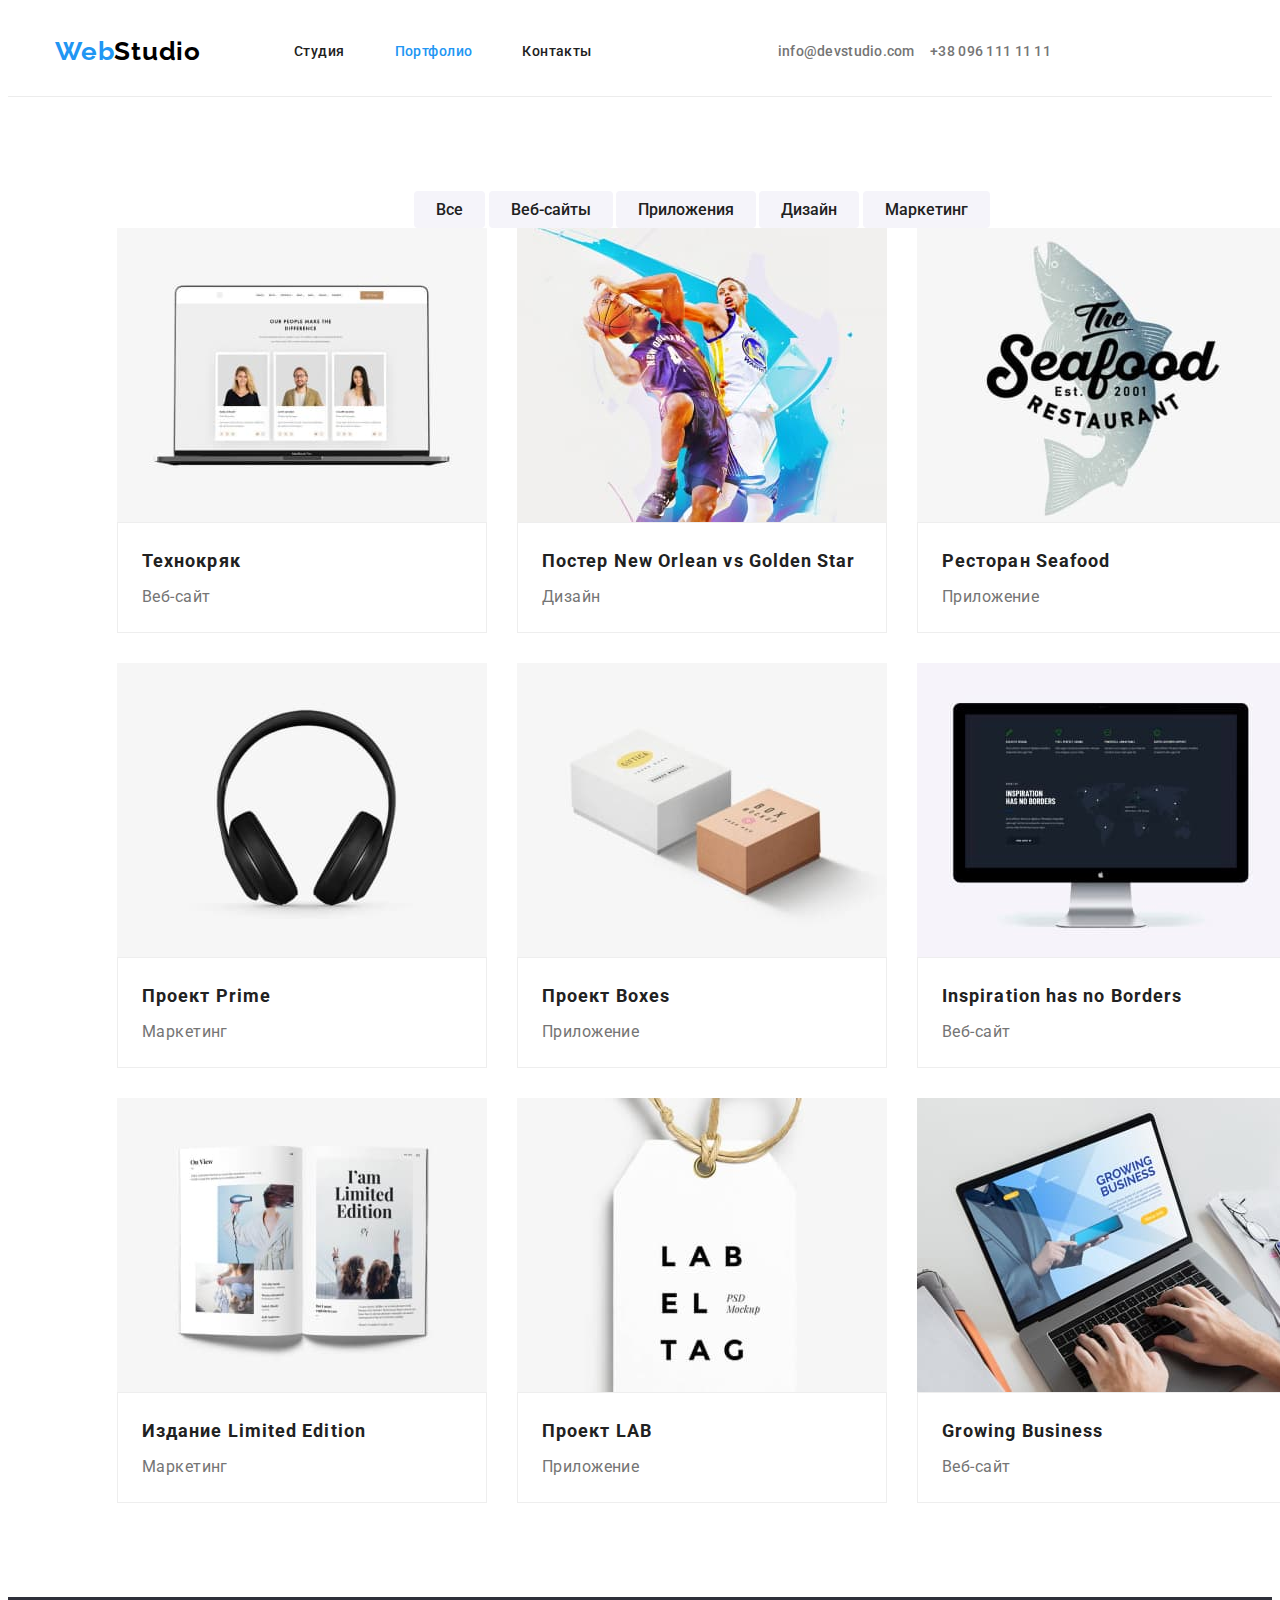
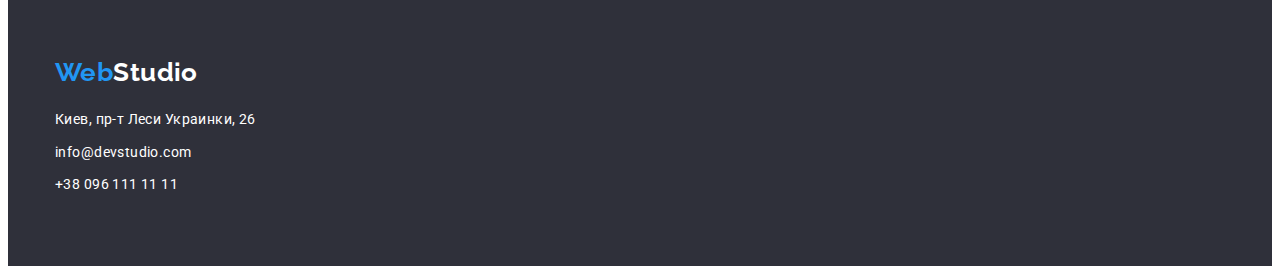
==== commit 036fa453: "портфоліо" ====
--- a/portfolio.html
+++ b/portfolio.html
@@ -81,72 +81,90 @@
             <li class="gallery-item">
               <a href="#"
                 ><img src="./images/pphoto.jpg" alt="ноутбук" />
-                <h2 class="gallery-title">Технокряк</h2>
-                <p class="gallery-text">Веб-сайт</p></a
+                <div class="card-content">
+                  <h2 class="gallery-title">Технокряк</h2>
+                  <p class="gallery-text">Веб-сайт</p>
+                </div></a
               >
             </li>
 
             <li class="gallery-item">
               <a href=""
                 ><img src="./images/pphoto1.jpg" alt="ноутбук" />
-                <h2 class="gallery-title">Постер New Orlean vs Golden Star</h2>
-                <p class="gallery-text">Дизайн</p></a
+                <div class="card-content">
+                  <h2 class="gallery-title">Постер New Orlean vs Golden Star</h2>
+                  <p class="gallery-text">Дизайн</p>
+                </div></a
               >
             </li>
 
             <li class="gallery-item">
               <a href=""
                 ><img src="./images/pphoto2.jpg" alt="ноутбук" />
-                <h2 class="gallery-title">Ресторан Seafood</h2>
-                <p class="gallery-text">Приложение</p></a
+                <div class="card-content">
+                  <h2 class="gallery-title">Ресторан Seafood</h2>
+                  <p class="gallery-text">Приложение</p>
+                </div></a
               >
             </li>
 
             <li class="gallery-item">
               <a href=""
                 ><img src="./images/pphoto4.jpg" alt="ноутбук" />
-                <h2 class="gallery-title">Проект Prime</h2>
-                <p class="gallery-text">Маркетинг</p></a
+                <div class="card-content">
+                  <h2 class="gallery-title">Проект Prime</h2>
+                  <p class="gallery-text">Маркетинг</p>
+                </div></a
               >
             </li>
 
             <li class="gallery-item">
               <a href=""
                 ><img src="./images/pphoto5.jpg" alt="ноутбук" />
-                <h2 class="gallery-title">Проект Boxes</h2>
-                <p class="gallery-text">Приложение</p></a
+                <div class="card-content">
+                  <h2 class="gallery-title">Проект Boxes</h2>
+                  <p class="gallery-text">Приложение</p>
+                </div></a
               >
             </li>
 
             <li class="gallery-item">
               <a href=""
                 ><img src="./images/pphoto6.jpg" alt="ноутбук" />
-                <h2 class="gallery-title">Inspiration has no Borders</h2>
-                <p class="gallery-text">Веб-сайт</p></a
+                <div class="card-content">
+                  <h2 class="gallery-title">Inspiration has no Borders</h2>
+                  <p class="gallery-text">Веб-сайт</p>
+                </div></a
               >
             </li>
 
             <li class="gallery-item">
               <a href=""
                 ><img src="./images/pphoto7.jpg" alt="ноутбук" />
-                <h2 class="gallery-title">Издание Limited Edition</h2>
-                <p class="gallery-text">Маркетинг</p></a
+                <div class="card-content">
+                  <h2 class="gallery-title">Издание Limited Edition</h2>
+                  <p class="gallery-text">Маркетинг</p>
+                </div></a
               >
             </li>
 
             <li class="gallery-item">
               <a href=""
                 ><img src="./images/pphoto8.jpg" alt="ноутбук" />
-                <h2 class="gallery-title">Проект LAB</h2>
-                <p class="gallery-text">Приложение</p></a
+                <div class="card-content">
+                  <h2 class="gallery-title">Проект LAB</h2>
+                  <p class="gallery-text">Приложение</p>
+                </div></a
               >
             </li>
 
             <li class="gallery-item">
               <a href=""
                 ><img src="./images/pphoto9.jpg" alt="ноутбук" />
-                <h2 class="gallery-title">Growing Business</h2>
-                <p class="gallery-text">Веб-сайт</p></a
+                <div class="card-content">
+                  <h2 class="gallery-title">Growing Business</h2>
+                  <p class="gallery-text">Веб-сайт</p>
+                </div></a
               >
             </li>
           </ul>
--- a/css/styles.css
+++ b/css/styles.css
@@ -396,18 +396,22 @@
   display: flex;
   flex-wrap: wrap;
   justify-content: space-between;
-  outline: 2px solid turquoise;
 }
 
 .gallery-item {
   list-style: none;
-  outline: 2px solid turquoise;
 }
 
 .gallery > .gallery-item {
-  flex-basis: calc(100% / 3 -30px);
   margin-top: 30px;
   margin-left: 30px;
+}
+
+.card-content {
+  background: #ffffff;
+  border: 1px solid #eeeeee;
+  box-sizing: border-box;
+  padding: 20px 24px 20px 24px;
 }
 
 .gallery-title {
@@ -417,12 +421,12 @@
   font-size: 18px;
   line-height: 2;
   letter-spacing: 0.06em;
-  outline: 2px solid turquoise;
 }
 
 .gallery-text {
   color: var(--primary-text-color);
   font-size: 16px;
+  margin-top: 4px;
   line-height: 1.8;
 }
 
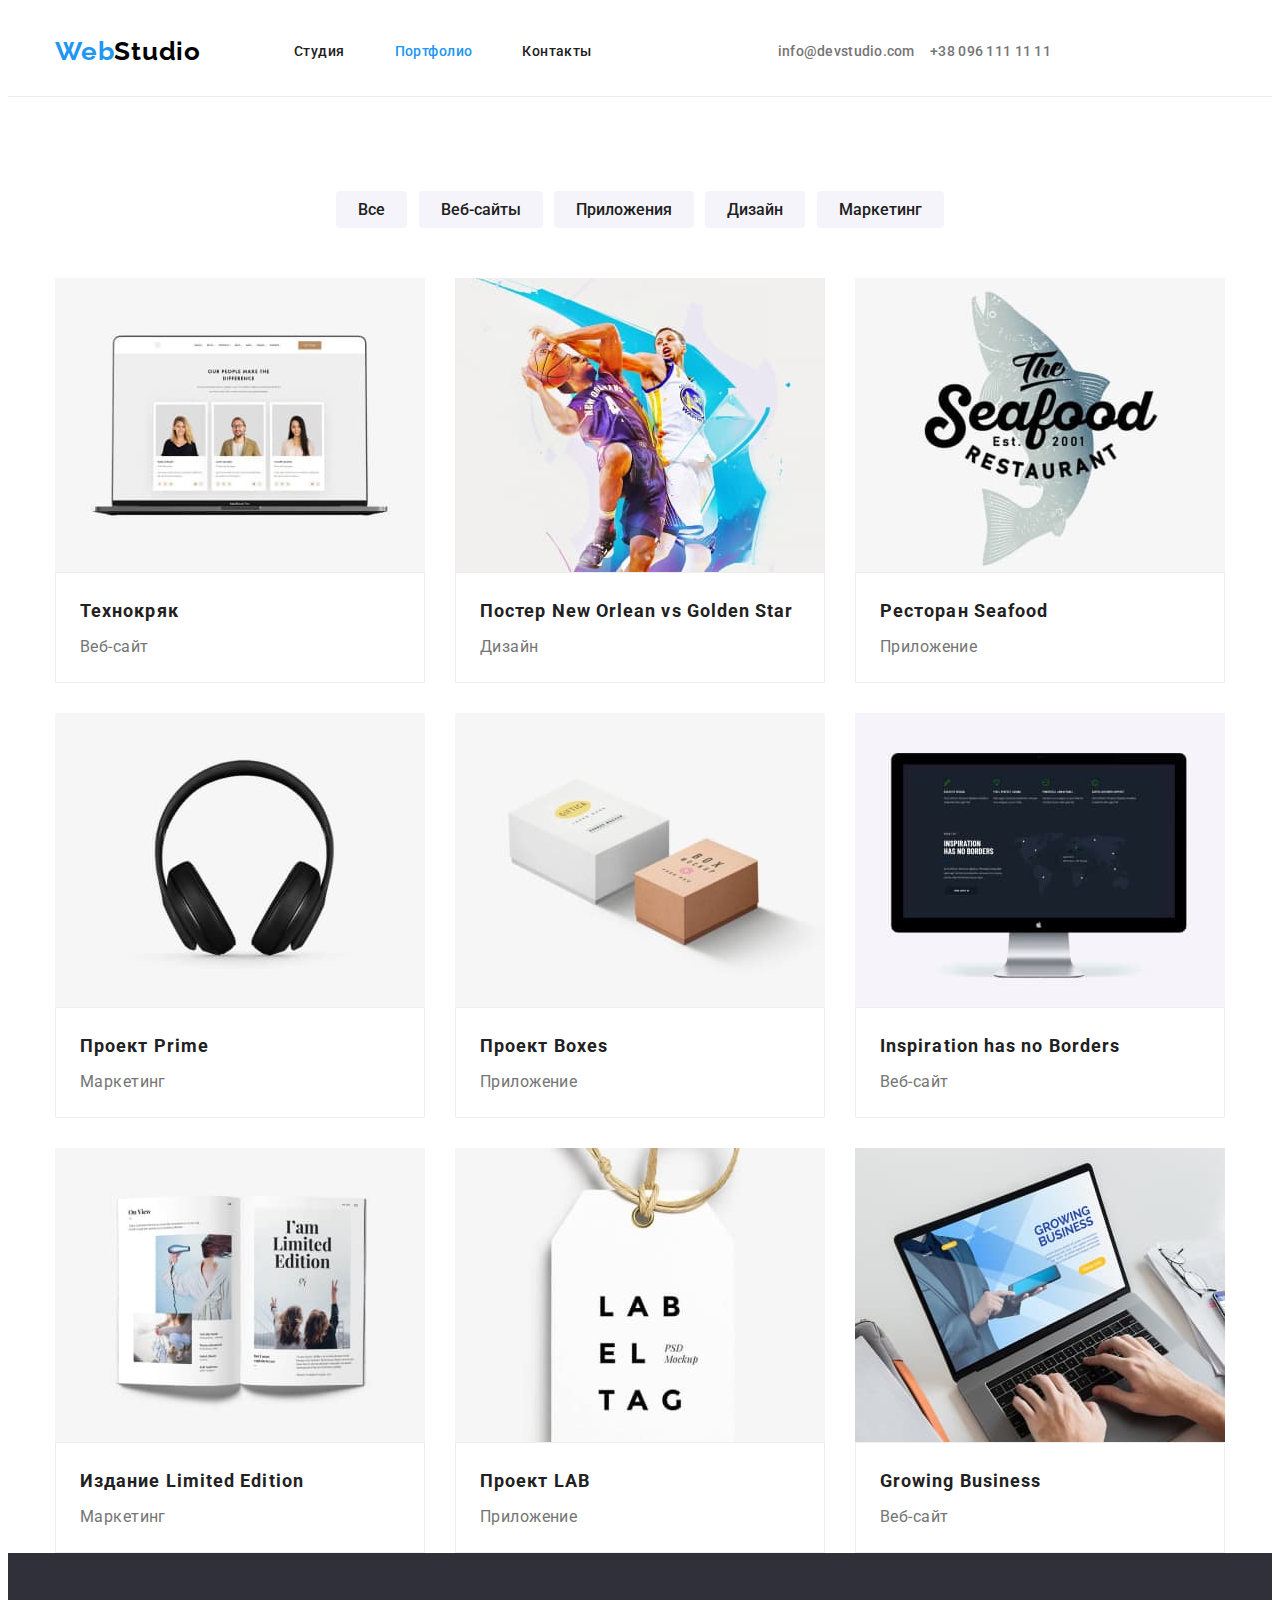
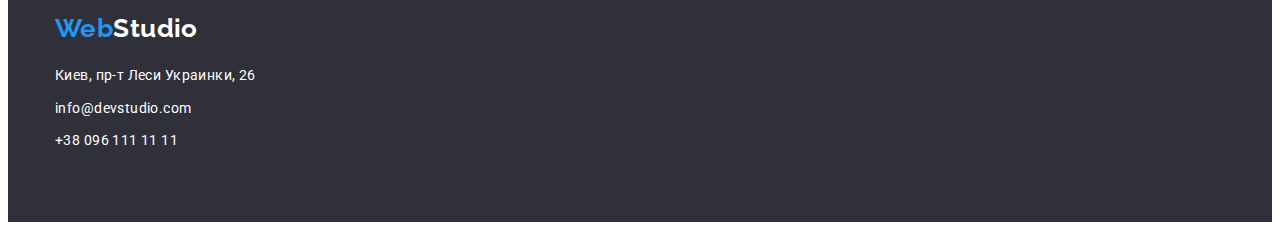
==== commit ee909a07: "виправив" ====
--- a/portfolio.html
+++ b/portfolio.html
@@ -132,7 +132,7 @@
               <a href=""
                 ><img src="./images/pphoto6.jpg" alt="ноутбук" />
                 <div class="card-content">
-                  <h2 class="gallery-title">Inspiration has no Borders</h2>
+                  <h2 class="gallery-title" lang="en">Inspiration has no Borders</h2>
                   <p class="gallery-text">Веб-сайт</p>
                 </div></a
               >
@@ -162,7 +162,7 @@
               <a href=""
                 ><img src="./images/pphoto9.jpg" alt="ноутбук" />
                 <div class="card-content">
-                  <h2 class="gallery-title">Growing Business</h2>
+                  <h2 class="gallery-title" lang="en">Growing Business</h2>
                   <p class="gallery-text">Веб-сайт</p>
                 </div></a
               >
--- a/css/styles.css
+++ b/css/styles.css
@@ -116,8 +116,8 @@
   font-weight: 500;
   line-height: 1.1;
   text-decoration: none;
-  margin-top: 32px;
-  margin-bottom: 32px;
+  padding-top: 32px;
+  padding-bottom: 32px;
   display: block;
 }
 
@@ -143,8 +143,8 @@
 .auth-nav {
   padding-left: 0;
   margin: auto;
-  margin-top: 32px;
-  margin-bottom: 32px;
+  padding-top: 32px;
+  padding-bottom: 32px;
   list-style: none;
 }
 
@@ -176,6 +176,7 @@
   line-height: 1.36;
   letter-spacing: 0.06em;
   margin-bottom: 30px;
+  text-transform: uppercase;
 }
 
 /* herob-btn */
@@ -230,6 +231,7 @@
   line-height: 1.2;
   cursor: pointer;
   margin-bottom: 10px;
+  text-transform: uppercase;
 }
 
 /* section2 */
@@ -240,7 +242,7 @@
 }
 
 .section {
-  margin: 94px;
+  padding-top: 94px;
 }
 
 .work-title {
@@ -250,13 +252,13 @@
   font-weight: 700;
   line-height: 1.16;
   text-align: center;
-  padding-top: 94px;
-  padding-bottom: 50px;
+  margin-bottom: 50px;
 }
 
 .works {
   display: flex;
   padding-left: 0;
+  margin-bottom: 94px;
   justify-content: space-between;
 }
 
@@ -359,10 +361,10 @@
 .filter {
   text-align: center;
   padding-left: 0;
+  margin-bottom: 50px;
 }
 
 .filter-item {
-  display: flex;
   display: inline-block;
   list-style-type: none;
 }
@@ -376,13 +378,17 @@
   line-height: 1.6;
   border-radius: 4px;
   border: none;
-  padding: 6px 22px 6px 22px;
+  margin: 0 4px;
+  padding: 6px 22px;
 }
 
 .filter-button:hover,
 .filter-button:focus {
   color: #ffffff;
   background-color: var(--accent-color);
+  box-shadow: 0px 3px 1px rgba(0, 0, 0, 0.1), 0px 1px 2px rgba(0, 0, 0, 0.08),
+    0px 2px 2px rgba(0, 0, 0, 0.12);
+  border-radius: 4px;
 }
 
 /* galery */
